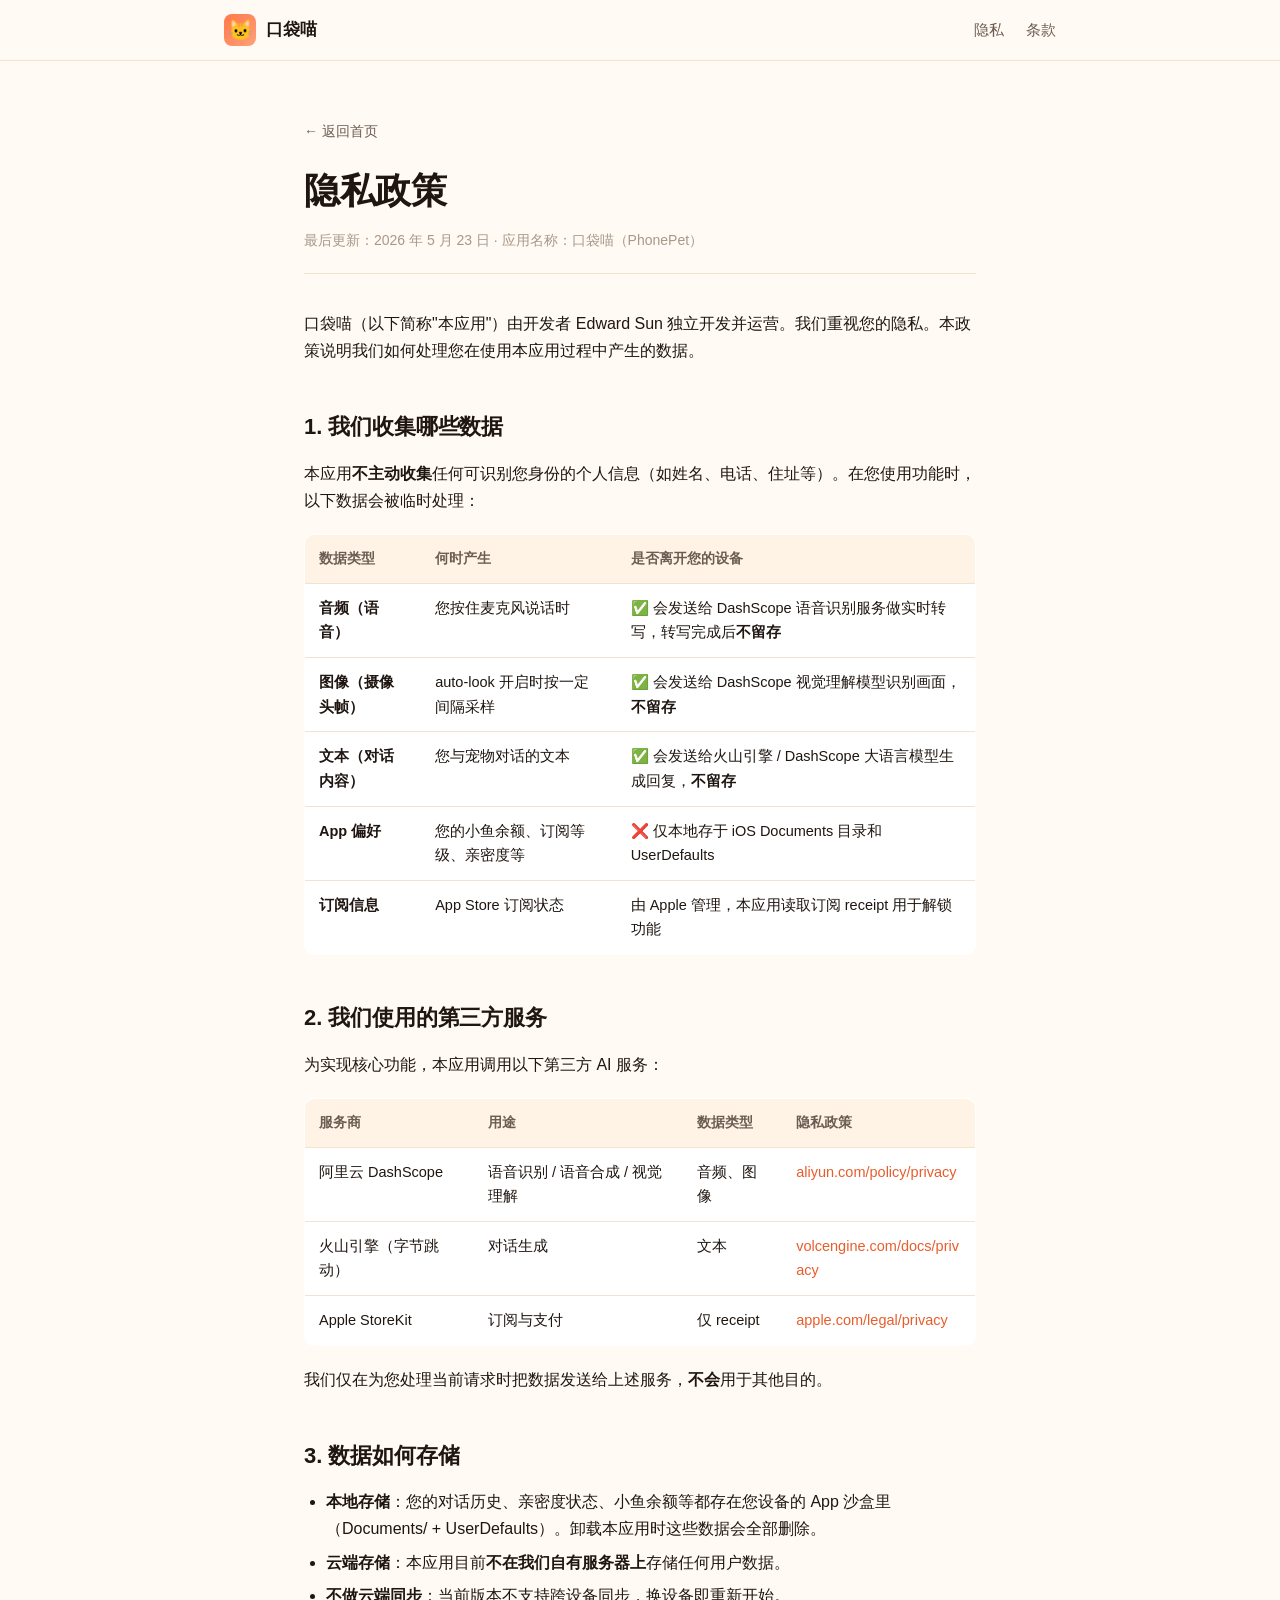
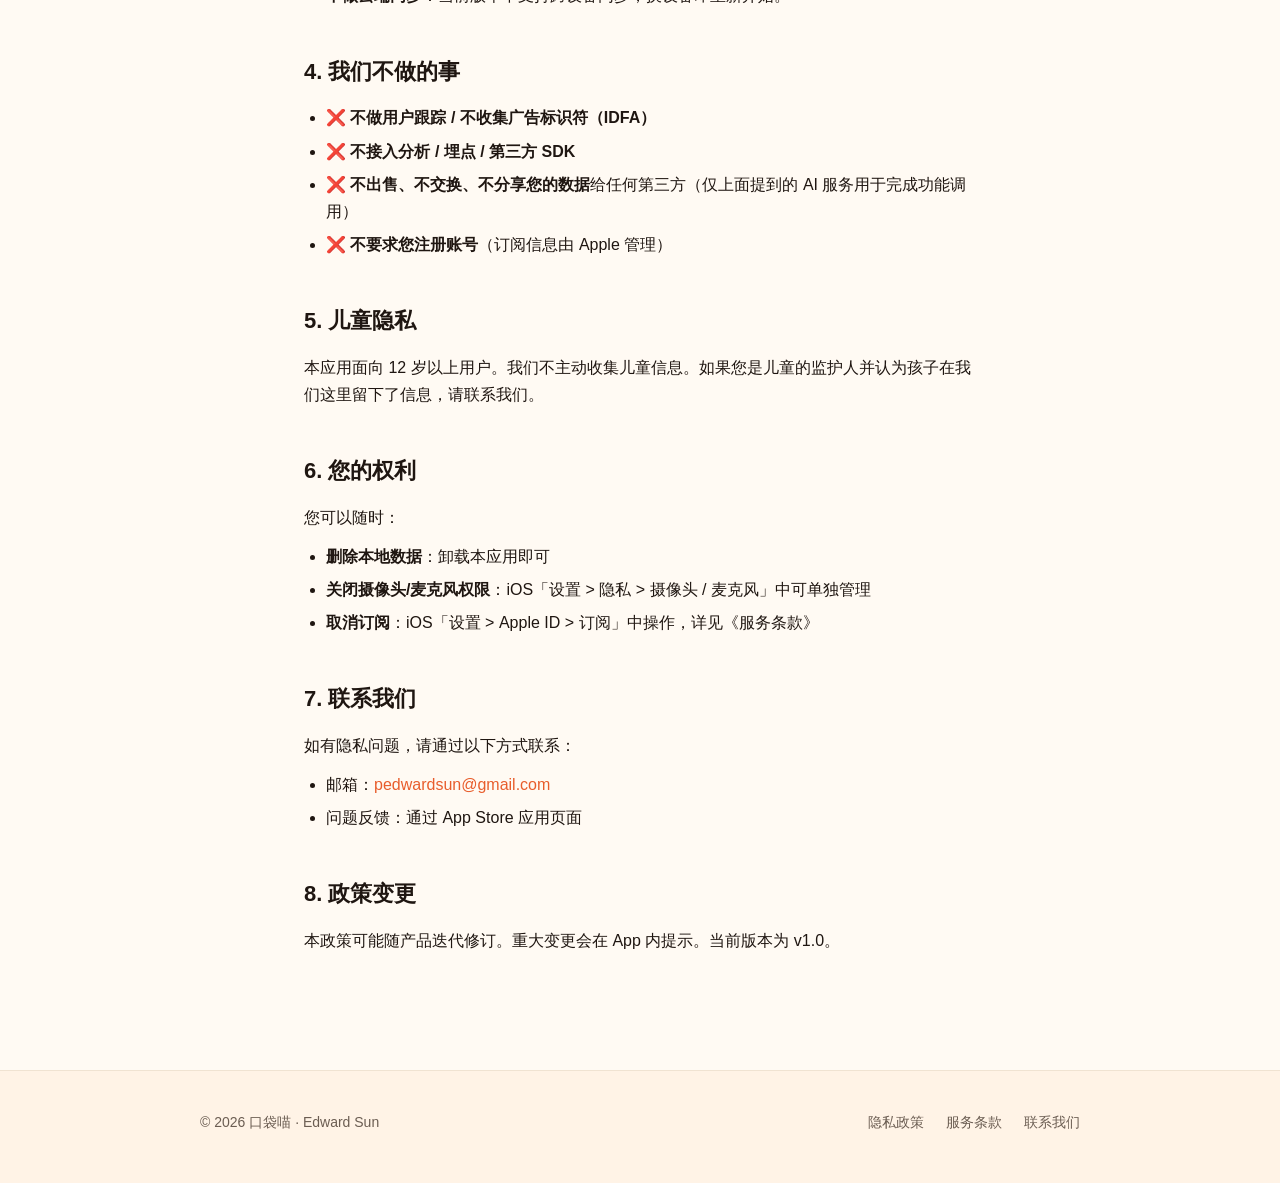
==== privacy.html @ 2bbb1449 "init: phonepet 官网 (Azure Static Web Apps) - index.html: 首页 hero + 三栏功能 - privacy.html / terms.html: " ====
<!doctype html>
<html lang="zh-CN">
  <head>
    <meta charset="UTF-8" />
    <meta name="viewport" content="width=device-width, initial-scale=1.0" />
    <meta name="theme-color" content="#fffaf3" />
    <title>隐私政策 — 口袋喵 PhonePet</title>
    <meta name="description" content="口袋喵（PhonePet）隐私政策" />
    <link
      rel="icon"
      href="data:image/svg+xml,%3Csvg xmlns='http://www.w3.org/2000/svg' viewBox='0 0 100 100'%3E%3Ctext y='.9em' font-size='90'%3E%F0%9F%90%B1%3C/text%3E%3C/svg%3E"
    />
    <link rel="stylesheet" href="/assets/styles.css" />
  </head>
  <body>
    <nav class="nav">
      <div class="nav-inner">
        <a href="/" class="brand">
          <span class="brand-logo">🐱</span>
          <span>口袋喵</span>
        </a>
        <div class="nav-links">
          <a href="/privacy">隐私</a>
          <a href="/terms">条款</a>
        </div>
      </div>
    </nav>

    <main class="doc">
      <a class="doc-back" href="/">← 返回首页</a>
      <h1>隐私政策</h1>
      <div class="doc-meta">
        最后更新：2026 年 5 月 23 日 · 应用名称：口袋喵（PhonePet）
      </div>

      <p>
        口袋喵（以下简称"本应用"）由开发者 Edward Sun
        独立开发并运营。我们重视您的隐私。本政策说明我们如何处理您在使用本应用过程中产生的数据。
      </p>

      <h2>1. 我们收集哪些数据</h2>
      <p>
        本应用<strong>不主动收集</strong>任何可识别您身份的个人信息（如姓名、电话、住址等）。在您使用功能时，以下数据会被临时处理：
      </p>
      <table>
        <thead>
          <tr>
            <th>数据类型</th>
            <th>何时产生</th>
            <th>是否离开您的设备</th>
          </tr>
        </thead>
        <tbody>
          <tr>
            <td><strong>音频（语音）</strong></td>
            <td>您按住麦克风说话时</td>
            <td>✅ 会发送给 DashScope 语音识别服务做实时转写，转写完成后<strong>不留存</strong></td>
          </tr>
          <tr>
            <td><strong>图像（摄像头帧）</strong></td>
            <td>auto-look 开启时按一定间隔采样</td>
            <td>✅ 会发送给 DashScope 视觉理解模型识别画面，<strong>不留存</strong></td>
          </tr>
          <tr>
            <td><strong>文本（对话内容）</strong></td>
            <td>您与宠物对话的文本</td>
            <td>✅ 会发送给火山引擎 / DashScope 大语言模型生成回复，<strong>不留存</strong></td>
          </tr>
          <tr>
            <td><strong>App 偏好</strong></td>
            <td>您的小鱼余额、订阅等级、亲密度等</td>
            <td>❌ 仅本地存于 iOS Documents 目录和 UserDefaults</td>
          </tr>
          <tr>
            <td><strong>订阅信息</strong></td>
            <td>App Store 订阅状态</td>
            <td>由 Apple 管理，本应用读取订阅 receipt 用于解锁功能</td>
          </tr>
        </tbody>
      </table>

      <h2>2. 我们使用的第三方服务</h2>
      <p>为实现核心功能，本应用调用以下第三方 AI 服务：</p>
      <table>
        <thead>
          <tr>
            <th>服务商</th>
            <th>用途</th>
            <th>数据类型</th>
            <th>隐私政策</th>
          </tr>
        </thead>
        <tbody>
          <tr>
            <td>阿里云 DashScope</td>
            <td>语音识别 / 语音合成 / 视觉理解</td>
            <td>音频、图像</td>
            <td><a href="https://www.aliyun.com/policy/privacy" target="_blank" rel="noopener">aliyun.com/policy/privacy</a></td>
          </tr>
          <tr>
            <td>火山引擎（字节跳动）</td>
            <td>对话生成</td>
            <td>文本</td>
            <td><a href="https://www.volcengine.com/docs/privacy" target="_blank" rel="noopener">volcengine.com/docs/privacy</a></td>
          </tr>
          <tr>
            <td>Apple StoreKit</td>
            <td>订阅与支付</td>
            <td>仅 receipt</td>
            <td><a href="https://www.apple.com/legal/privacy/" target="_blank" rel="noopener">apple.com/legal/privacy</a></td>
          </tr>
        </tbody>
      </table>
      <p>我们仅在为您处理当前请求时把数据发送给上述服务，<strong>不会</strong>用于其他目的。</p>

      <h2>3. 数据如何存储</h2>
      <ul>
        <li>
          <strong>本地存储</strong>：您的对话历史、亲密度状态、小鱼余额等都存在您设备的 App 沙盒里（Documents/ +
          UserDefaults）。卸载本应用时这些数据会全部删除。
        </li>
        <li>
          <strong>云端存储</strong>：本应用目前<strong>不在我们自有服务器上</strong>存储任何用户数据。
        </li>
        <li><strong>不做云端同步</strong>：当前版本不支持跨设备同步，换设备即重新开始。</li>
      </ul>

      <h2>4. 我们不做的事</h2>
      <ul>
        <li>❌ <strong>不做用户跟踪 / 不收集广告标识符（IDFA）</strong></li>
        <li>❌ <strong>不接入分析 / 埋点 / 第三方 SDK</strong></li>
        <li>
          ❌ <strong>不出售、不交换、不分享您的数据</strong>给任何第三方（仅上面提到的 AI 服务用于完成功能调用）
        </li>
        <li>❌ <strong>不要求您注册账号</strong>（订阅信息由 Apple 管理）</li>
      </ul>

      <h2>5. 儿童隐私</h2>
      <p>
        本应用面向 12
        岁以上用户。我们不主动收集儿童信息。如果您是儿童的监护人并认为孩子在我们这里留下了信息，请联系我们。
      </p>

      <h2>6. 您的权利</h2>
      <p>您可以随时：</p>
      <ul>
        <li><strong>删除本地数据</strong>：卸载本应用即可</li>
        <li>
          <strong>关闭摄像头/麦克风权限</strong>：iOS「设置 &gt; 隐私 &gt; 摄像头 / 麦克风」中可单独管理
        </li>
        <li><strong>取消订阅</strong>：iOS「设置 &gt; Apple ID &gt; 订阅」中操作，详见《服务条款》</li>
      </ul>

      <h2>7. 联系我们</h2>
      <p>如有隐私问题，请通过以下方式联系：</p>
      <ul>
        <li>邮箱：<a href="mailto:pedwardsun@gmail.com">pedwardsun@gmail.com</a></li>
        <li>问题反馈：通过 App Store 应用页面</li>
      </ul>

      <h2>8. 政策变更</h2>
      <p>本政策可能随产品迭代修订。重大变更会在 App 内提示。当前版本为 v1.0。</p>
    </main>

    <footer class="footer">
      <div class="footer-inner">
        <div>© 2026 口袋喵 · Edward Sun</div>
        <div class="footer-links">
          <a href="/privacy">隐私政策</a>
          <a href="/terms">服务条款</a>
          <a href="mailto:pedwardsun@gmail.com">联系我们</a>
        </div>
      </div>
    </footer>
  </body>
</html>
---- assets/styles.css ----
/* === 口袋喵 官网共享样式 ===
   设计原则：极简、暖色调、中文优先、移动优先。
   零依赖、零构建。 */

:root {
  --bg: #fffaf3;
  --bg-soft: #fff3e6;
  --surface: #ffffff;
  --ink: #1f1611;
  --ink-soft: #6b5d52;
  --ink-faint: #a89889;
  --brand: #ff7849;
  --brand-dark: #e85d2c;
  --brand-soft: #ffd9c7;
  --line: #f0e3d2;
  --shadow: 0 1px 2px rgba(31, 22, 17, 0.04), 0 8px 24px rgba(255, 120, 73, 0.08);
  --radius: 16px;
  --radius-sm: 10px;
  --max-w: 880px;
}

* {
  box-sizing: border-box;
}

html {
  -webkit-text-size-adjust: 100%;
  scroll-behavior: smooth;
}

body {
  margin: 0;
  background: var(--bg);
  color: var(--ink);
  font-family:
    -apple-system, BlinkMacSystemFont, "PingFang SC", "Hiragino Sans GB",
    "Microsoft YaHei", "Segoe UI", Roboto, sans-serif;
  font-size: 16px;
  line-height: 1.7;
  -webkit-font-smoothing: antialiased;
  -moz-osx-font-smoothing: grayscale;
}

a {
  color: var(--brand-dark);
  text-decoration: none;
  transition: opacity 0.15s ease;
}

a:hover {
  opacity: 0.7;
}

img,
svg {
  display: block;
  max-width: 100%;
}

/* === 顶部导航 === */
.nav {
  position: sticky;
  top: 0;
  background: rgba(255, 250, 243, 0.92);
  backdrop-filter: saturate(180%) blur(12px);
  -webkit-backdrop-filter: saturate(180%) blur(12px);
  border-bottom: 1px solid var(--line);
  z-index: 10;
}

.nav-inner {
  max-width: var(--max-w);
  margin: 0 auto;
  padding: 14px 24px;
  display: flex;
  align-items: center;
  justify-content: space-between;
  gap: 16px;
}

.brand {
  display: flex;
  align-items: center;
  gap: 10px;
  color: var(--ink);
  font-weight: 600;
  font-size: 17px;
}

.brand-logo {
  width: 32px;
  height: 32px;
  border-radius: 8px;
  background: linear-gradient(135deg, var(--brand), #ffa07a);
  display: grid;
  place-items: center;
  font-size: 20px;
  line-height: 1;
}

.nav-links {
  display: flex;
  gap: 22px;
  font-size: 15px;
}

.nav-links a {
  color: var(--ink-soft);
}

.nav-links a:hover {
  color: var(--brand-dark);
  opacity: 1;
}

/* === Hero === */
.hero {
  max-width: var(--max-w);
  margin: 0 auto;
  padding: 72px 24px 56px;
  text-align: center;
}

.hero-badge {
  display: inline-block;
  padding: 6px 14px;
  background: var(--brand-soft);
  color: var(--brand-dark);
  border-radius: 999px;
  font-size: 13px;
  font-weight: 500;
  letter-spacing: 0.02em;
  margin-bottom: 28px;
}

.hero-mascot {
  width: 120px;
  height: 120px;
  margin: 0 auto 28px;
  background: linear-gradient(135deg, var(--brand), #ffa07a);
  border-radius: 36px;
  display: grid;
  place-items: center;
  font-size: 72px;
  line-height: 1;
  box-shadow: var(--shadow);
}

.hero h1 {
  font-size: clamp(34px, 6vw, 52px);
  line-height: 1.2;
  margin: 0 0 20px;
  font-weight: 700;
  letter-spacing: -0.01em;
}

.hero-sub {
  font-size: clamp(16px, 2.4vw, 19px);
  color: var(--ink-soft);
  max-width: 580px;
  margin: 0 auto 40px;
}

.cta-row {
  display: flex;
  gap: 12px;
  justify-content: center;
  flex-wrap: wrap;
}

.btn {
  display: inline-flex;
  align-items: center;
  gap: 10px;
  padding: 14px 26px;
  border-radius: var(--radius-sm);
  font-size: 16px;
  font-weight: 500;
  border: none;
  cursor: pointer;
  transition:
    transform 0.12s ease,
    box-shadow 0.12s ease,
    opacity 0.12s ease;
}

.btn-primary {
  background: var(--ink);
  color: #fff;
}

.btn-primary:hover {
  background: #000;
  color: #fff;
  opacity: 1;
  transform: translateY(-1px);
  box-shadow: 0 6px 16px rgba(31, 22, 17, 0.2);
}

.btn-ghost {
  background: transparent;
  color: var(--ink);
  border: 1px solid var(--line);
}

.btn-ghost:hover {
  border-color: var(--ink-soft);
  opacity: 1;
}

.btn-icon {
  width: 20px;
  height: 20px;
}

/* === 功能区 === */
.features {
  max-width: var(--max-w);
  margin: 0 auto;
  padding: 24px 24px 80px;
  display: grid;
  grid-template-columns: repeat(3, 1fr);
  gap: 16px;
}

.feature {
  background: var(--surface);
  border: 1px solid var(--line);
  border-radius: var(--radius);
  padding: 28px 24px;
  text-align: left;
}

.feature-icon {
  font-size: 32px;
  margin-bottom: 14px;
  display: block;
  line-height: 1;
}

.feature h3 {
  font-size: 17px;
  margin: 0 0 8px;
  font-weight: 600;
}

.feature p {
  font-size: 14.5px;
  color: var(--ink-soft);
  margin: 0;
  line-height: 1.65;
}

/* === 页脚 === */
.footer {
  border-top: 1px solid var(--line);
  background: var(--bg-soft);
  padding: 40px 24px 48px;
  margin-top: 40px;
}

.footer-inner {
  max-width: var(--max-w);
  margin: 0 auto;
  display: flex;
  flex-wrap: wrap;
  justify-content: space-between;
  gap: 20px;
  color: var(--ink-soft);
  font-size: 14px;
}

.footer-links {
  display: flex;
  gap: 22px;
  flex-wrap: wrap;
}

.footer-links a {
  color: var(--ink-soft);
}

.footer-links a:hover {
  color: var(--brand-dark);
}

/* === 法律文档页（privacy / terms） === */
.doc {
  max-width: 720px;
  margin: 0 auto;
  padding: 56px 24px 64px;
}

.doc h1 {
  font-size: clamp(28px, 4.5vw, 36px);
  margin: 0 0 8px;
  font-weight: 700;
  letter-spacing: -0.01em;
}

.doc .doc-meta {
  color: var(--ink-faint);
  font-size: 14px;
  margin-bottom: 36px;
  padding-bottom: 20px;
  border-bottom: 1px solid var(--line);
}

.doc h2 {
  font-size: 22px;
  margin: 44px 0 14px;
  font-weight: 600;
  letter-spacing: -0.005em;
}

.doc h3 {
  font-size: 17px;
  margin: 28px 0 10px;
  font-weight: 600;
}

.doc p {
  margin: 12px 0;
  color: var(--ink);
}

.doc ul {
  padding-left: 22px;
  margin: 12px 0;
}

.doc li {
  margin: 6px 0;
}

.doc a {
  word-break: break-all;
}

.doc strong {
  color: var(--ink);
}

.doc table {
  width: 100%;
  border-collapse: collapse;
  margin: 20px 0;
  font-size: 14.5px;
  background: var(--surface);
  border-radius: var(--radius-sm);
  overflow: hidden;
  border: 1px solid var(--line);
}

.doc th,
.doc td {
  text-align: left;
  padding: 12px 14px;
  border-bottom: 1px solid var(--line);
  vertical-align: top;
}

.doc th {
  background: var(--bg-soft);
  font-weight: 600;
  font-size: 14px;
  color: var(--ink-soft);
}

.doc tr:last-child td {
  border-bottom: none;
}

.doc-back {
  display: inline-flex;
  align-items: center;
  gap: 6px;
  color: var(--ink-soft);
  font-size: 14px;
  margin-bottom: 16px;
}

/* === 响应式 === */
@media (max-width: 720px) {
  .nav-inner {
    padding: 12px 18px;
  }

  .nav-links {
    gap: 16px;
    font-size: 14px;
  }

  .hero {
    padding: 48px 20px 36px;
  }

  .hero-mascot {
    width: 96px;
    height: 96px;
    border-radius: 28px;
    font-size: 56px;
  }

  .features {
    grid-template-columns: 1fr;
    padding: 8px 20px 56px;
  }

  .doc {
    padding: 36px 20px 48px;
  }

  .doc table {
    font-size: 13.5px;
  }

  .doc th,
  .doc td {
    padding: 10px 10px;
  }

  .footer-inner {
    flex-direction: column;
    gap: 16px;
  }
}
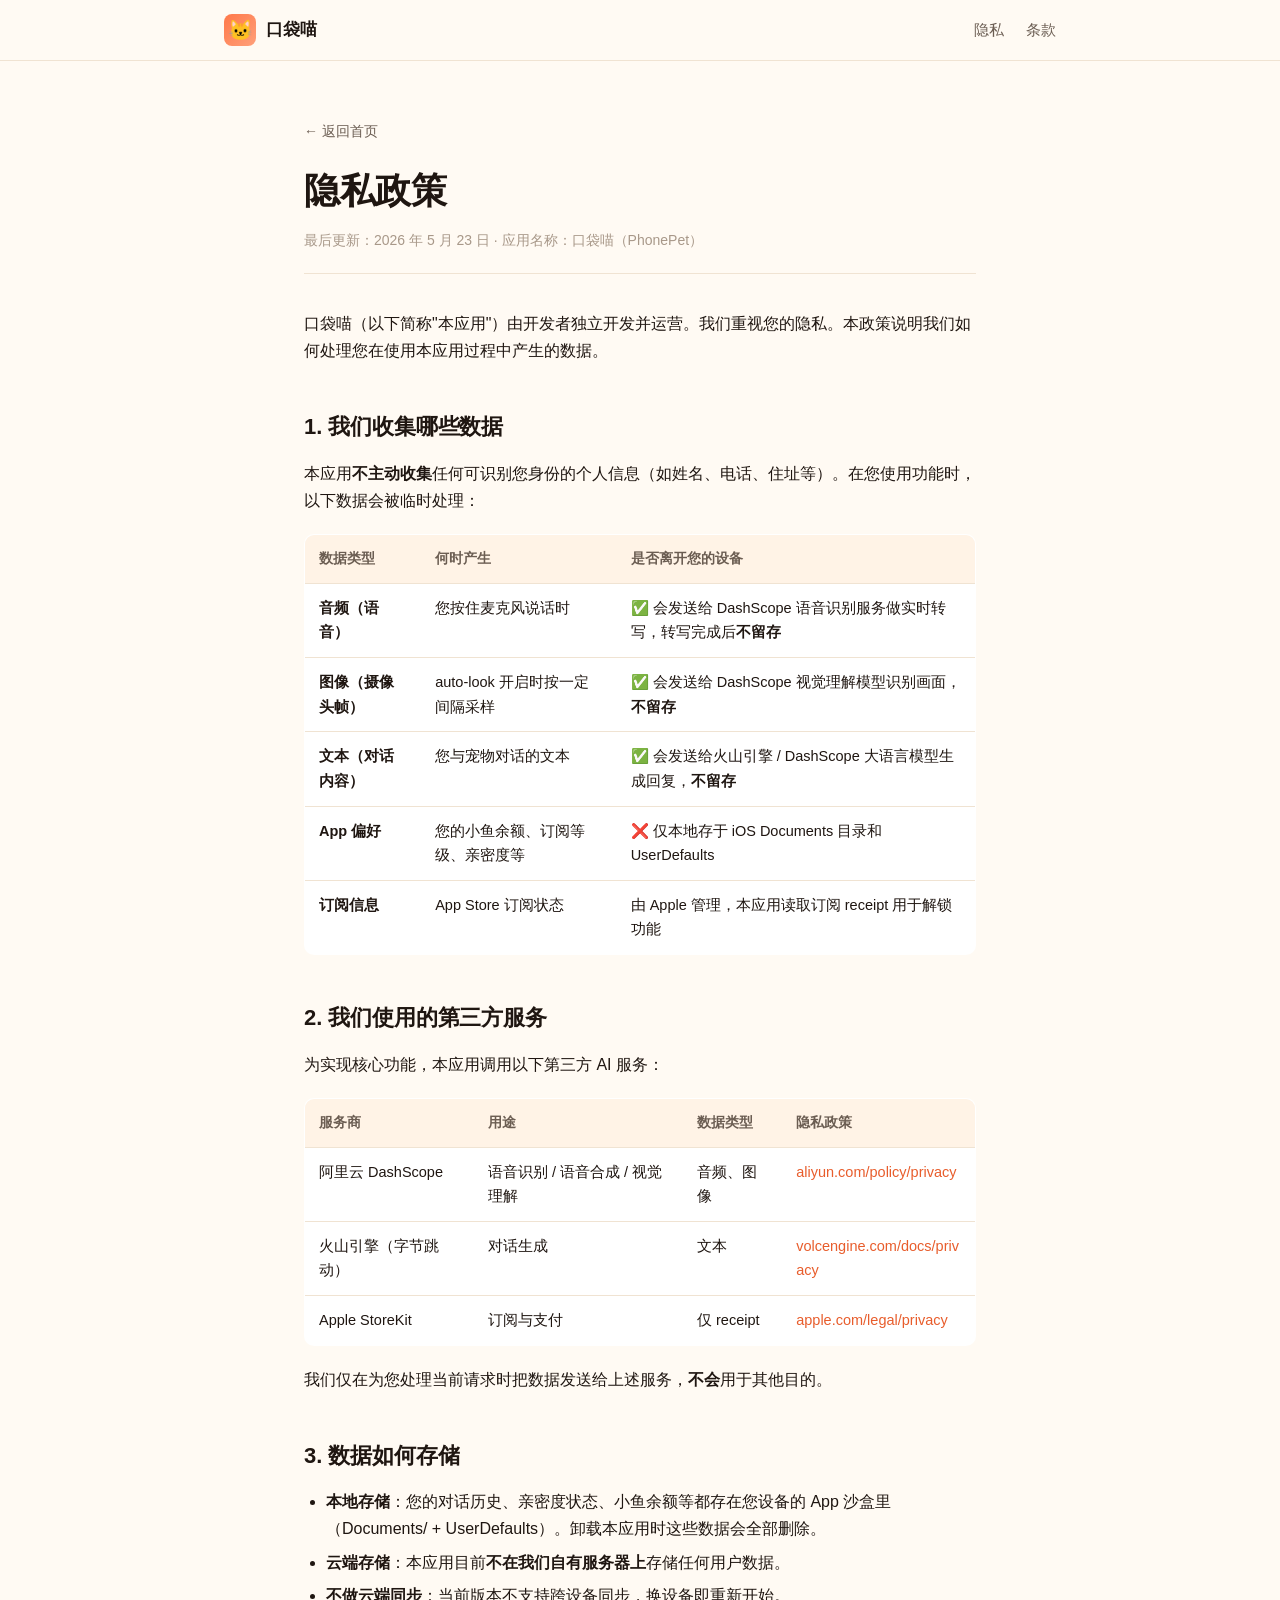
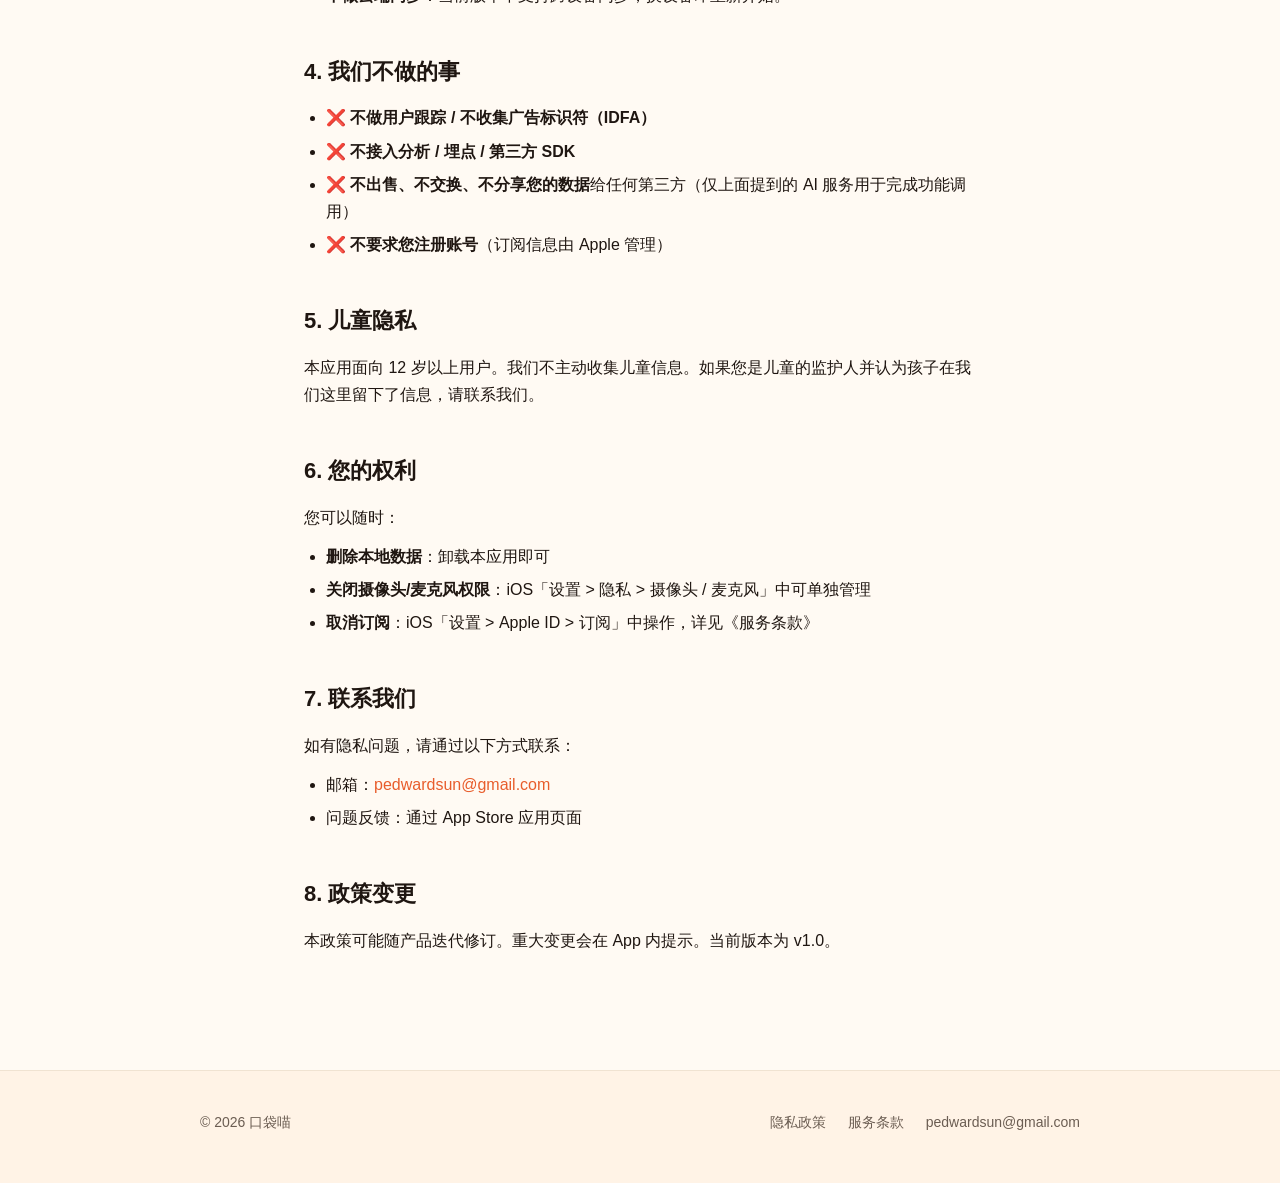
==== commit b20cbd5e: "feat: footer 邮箱改为「显示+点击复制」，移除页面所有真名引用 - mailto 在没设置默认邮件客户端的环境下点了没反应；改成可见邮箱 + clipboard API 复制，失败时回退到" ====
--- a/privacy.html
+++ b/privacy.html
@@ -34,8 +34,7 @@
       </div>
 
       <p>
-        口袋喵（以下简称"本应用"）由开发者 Edward Sun
-        独立开发并运营。我们重视您的隐私。本政策说明我们如何处理您在使用本应用过程中产生的数据。
+        口袋喵（以下简称"本应用"）由开发者独立开发并运营。我们重视您的隐私。本政策说明我们如何处理您在使用本应用过程中产生的数据。
       </p>
 
       <h2>1. 我们收集哪些数据</h2>
@@ -164,13 +163,21 @@
 
     <footer class="footer">
       <div class="footer-inner">
-        <div>© 2026 口袋喵 · Edward Sun</div>
+        <div>© 2026 口袋喵</div>
         <div class="footer-links">
           <a href="/privacy">隐私政策</a>
           <a href="/terms">服务条款</a>
-          <a href="mailto:pedwardsun@gmail.com">联系我们</a>
+          <button
+            type="button"
+            class="copy-email"
+            data-email="pedwardsun@gmail.com"
+            aria-label="复制邮箱地址 pedwardsun@gmail.com"
+          >
+            pedwardsun@gmail.com
+          </button>
         </div>
       </div>
     </footer>
+    <script src="/assets/main.js" defer></script>
   </body>
 </html>
--- a/assets/styles.css
+++ b/assets/styles.css
@@ -425,3 +425,24 @@
     gap: 16px;
   }
 }
+
+/* === 点击复制邮箱按钮（footer） === */
+.copy-email {
+  font: inherit;
+  background: transparent;
+  border: none;
+  padding: 0;
+  margin: 0;
+  color: var(--ink-soft);
+  cursor: pointer;
+  transition: color 0.15s ease;
+  font-variant-numeric: tabular-nums;
+}
+
+.copy-email:hover {
+  color: var(--brand-dark);
+}
+
+.copy-email--done {
+  color: var(--brand) !important;
+}
